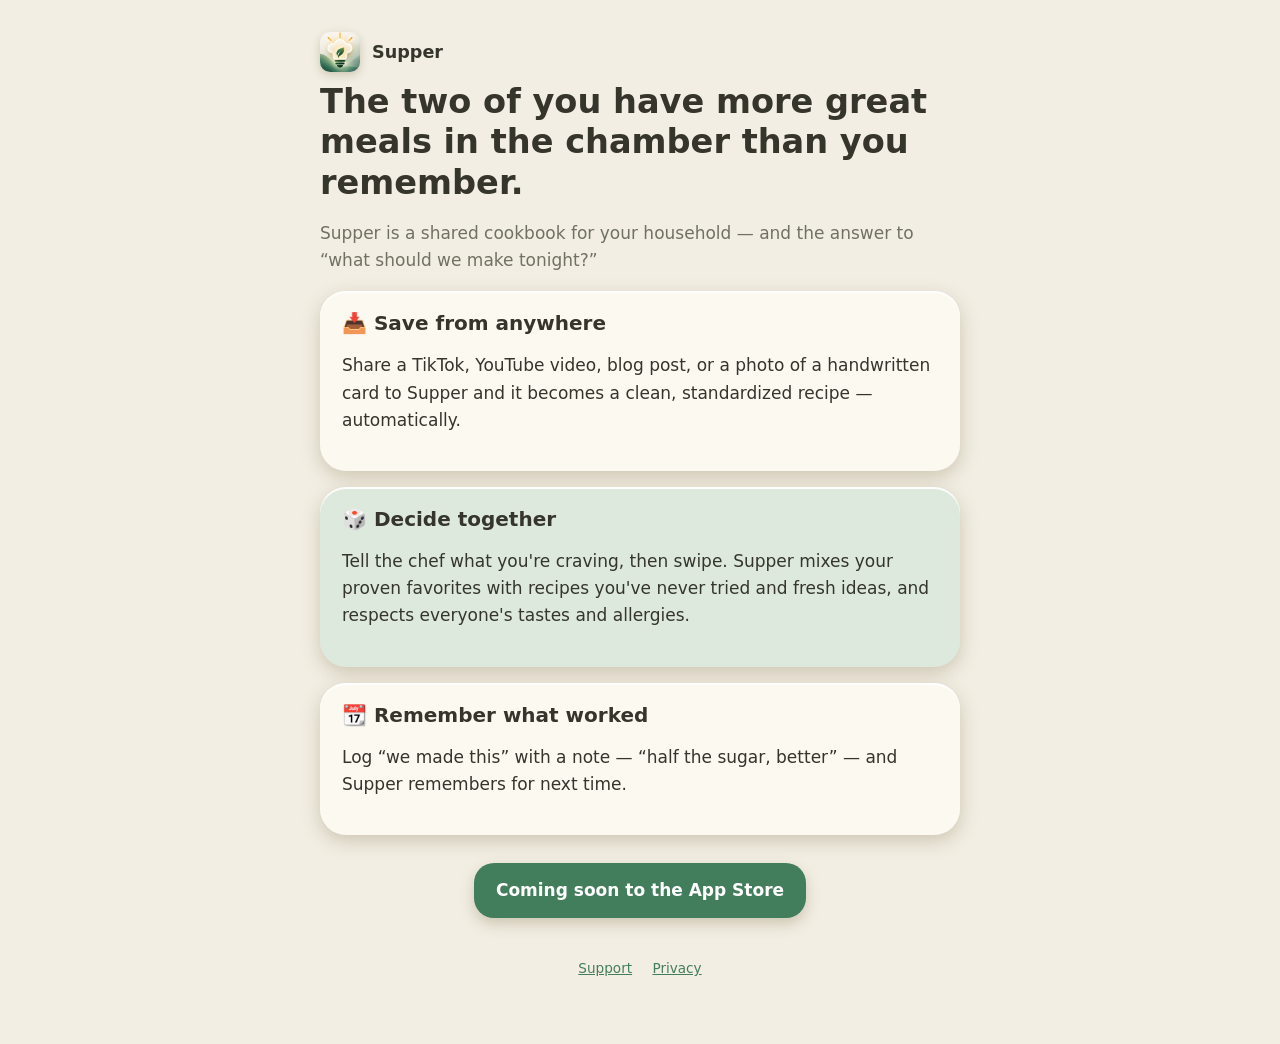
==== index.html @ 760be85d "Supper public site: landing, privacy, support, shared recipe page Co-Authored-By: Claude Opus 5.5 <n" ====
<!doctype html>
<html lang="en">
<head>
<meta charset="utf-8">
<meta name="viewport" content="width=device-width, initial-scale=1">
<title>Supper — your household's cookbook</title>
<meta name="description" content="Save recipes from anywhere, decide what to cook, and remember what you loved. A shared cookbook for your household.">
<link rel="icon" href="icon.png">
<link rel="apple-touch-icon" href="icon.png">
<link rel="stylesheet" href="style.css">
</head>
<body>
<main>
  <a class="brand" href="./"><img src="icon.png" alt="">Supper</a>

  <h1>The two of you have more great meals in the chamber than you remember.</h1>
  <p class="muted">Supper is a shared cookbook for your household — and the answer to “what should we make tonight?”</p>

  <div class="card">
    <h2 style="margin-top:0">📥 Save from anywhere</h2>
    <p>Share a TikTok, YouTube video, blog post, or a photo of a handwritten card to Supper and it becomes a clean, standardized recipe — automatically.</p>
  </div>
  <div class="card mint">
    <h2 style="margin-top:0">🎲 Decide together</h2>
    <p>Tell the chef what you're craving, then swipe. Supper mixes your proven favorites with recipes you've never tried and fresh ideas, and respects everyone's tastes and allergies.</p>
  </div>
  <div class="card">
    <h2 style="margin-top:0">📆 Remember what worked</h2>
    <p>Log “we made this” with a note — “half the sugar, better” — and Supper remembers for next time.</p>
  </div>

  <p style="text-align:center;margin-top:28px"><span class="button">Coming soon to the App Store</span></p>

  <footer>
    <a href="support.html">Support</a>
    <a href="privacy.html">Privacy</a>
  </footer>
</main>
</body>
</html>
---- style.css ----
:root {
  --bg: #f2eee3;
  --surface: #fcf9f1;
  --well: #eae5d8;
  --mint: #dee9dd;
  --green: #437e5c;
  --yellow: #f2c151;
  --coral: #e98a67;
  --text: #35352c;
  --muted: #717163;
  --shadow: rgba(162, 150, 122, 0.45);
  --highlight: rgba(255, 255, 255, 0.9);
}

@media (prefers-color-scheme: dark) {
  :root {
    --bg: #20241e;
    --surface: #32382f;
    --well: #282d26;
    --mint: #374335;
    --green: #5f9c77;
    --text: #ecebe2;
    --muted: #afafa2;
    --shadow: rgba(0, 0, 0, 0.55);
    --highlight: rgba(255, 255, 255, 0.08);
  }
}

* { box-sizing: border-box; }

body {
  margin: 0;
  background: var(--bg);
  color: var(--text);
  font: 17px/1.6 -apple-system, BlinkMacSystemFont, "SF Pro Text", system-ui, sans-serif;
  -webkit-font-smoothing: antialiased;
}

main { max-width: 680px; margin: 0 auto; padding: 32px 20px 64px; }

h1, h2, h3 { font-family: ui-rounded, "SF Pro Rounded", -apple-system, system-ui, sans-serif; line-height: 1.2; }
h1 { font-size: 2.1rem; margin: 0.3em 0; }
h2 { font-size: 1.25rem; margin: 1.6em 0 0.5em; }

a { color: var(--green); }

.card {
  background: var(--surface);
  border-radius: 26px;
  padding: 20px 22px;
  margin: 16px 0;
  box-shadow: 0 6px 18px var(--shadow), inset 0 2px 0 var(--highlight);
}

.mint { background: var(--mint); }

.brand { display: flex; align-items: center; gap: 12px; text-decoration: none; color: inherit; font-weight: 700; font-size: 1.1rem; }
.brand img { width: 40px; height: 40px; border-radius: 10px; box-shadow: 0 3px 8px var(--shadow); }

.chips { display: flex; flex-wrap: wrap; gap: 8px; margin: 12px 0; padding: 0; list-style: none; }
.chip {
  background: var(--well);
  border-radius: 999px;
  padding: 5px 12px;
  font-size: 0.85rem;
  font-weight: 600;
}
.chip.yellow { background: color-mix(in srgb, var(--yellow) 55%, transparent); }

.button {
  display: inline-block;
  background: var(--green);
  color: #fff;
  text-decoration: none;
  font-weight: 700;
  padding: 14px 22px;
  border-radius: 20px;
  box-shadow: 0 6px 14px var(--shadow);
}

.muted { color: var(--muted); }
.small { font-size: 0.85rem; }

.hero-img {
  width: 100%;
  aspect-ratio: 16 / 10;
  object-fit: cover;
  border-radius: 26px;
  box-shadow: 0 8px 20px var(--shadow);
  display: block;
}

.ingredients { list-style: none; padding: 0; margin: 0; }
.ingredients li { padding: 7px 0; border-bottom: 1px solid var(--well); cursor: pointer; }
.ingredients li:last-child { border-bottom: none; }
.ingredients li.done { text-decoration: line-through; color: var(--muted); }
.ingredients li::before { content: "●"; color: var(--green); font-size: 0.6em; margin-right: 10px; vertical-align: middle; }

.steps { counter-reset: step; list-style: none; padding: 0; margin: 0; }
.steps li { counter-increment: step; display: flex; gap: 12px; padding: 8px 0; }
.steps li::before {
  content: counter(step);
  flex: 0 0 28px; height: 28px;
  border-radius: 50%;
  background: var(--green);
  color: #fff;
  font-weight: 700;
  font-size: 0.85rem;
  display: grid; place-items: center;
}

footer { text-align: center; margin-top: 40px; font-size: 0.85rem; color: var(--muted); }
footer a { margin: 0 8px; }
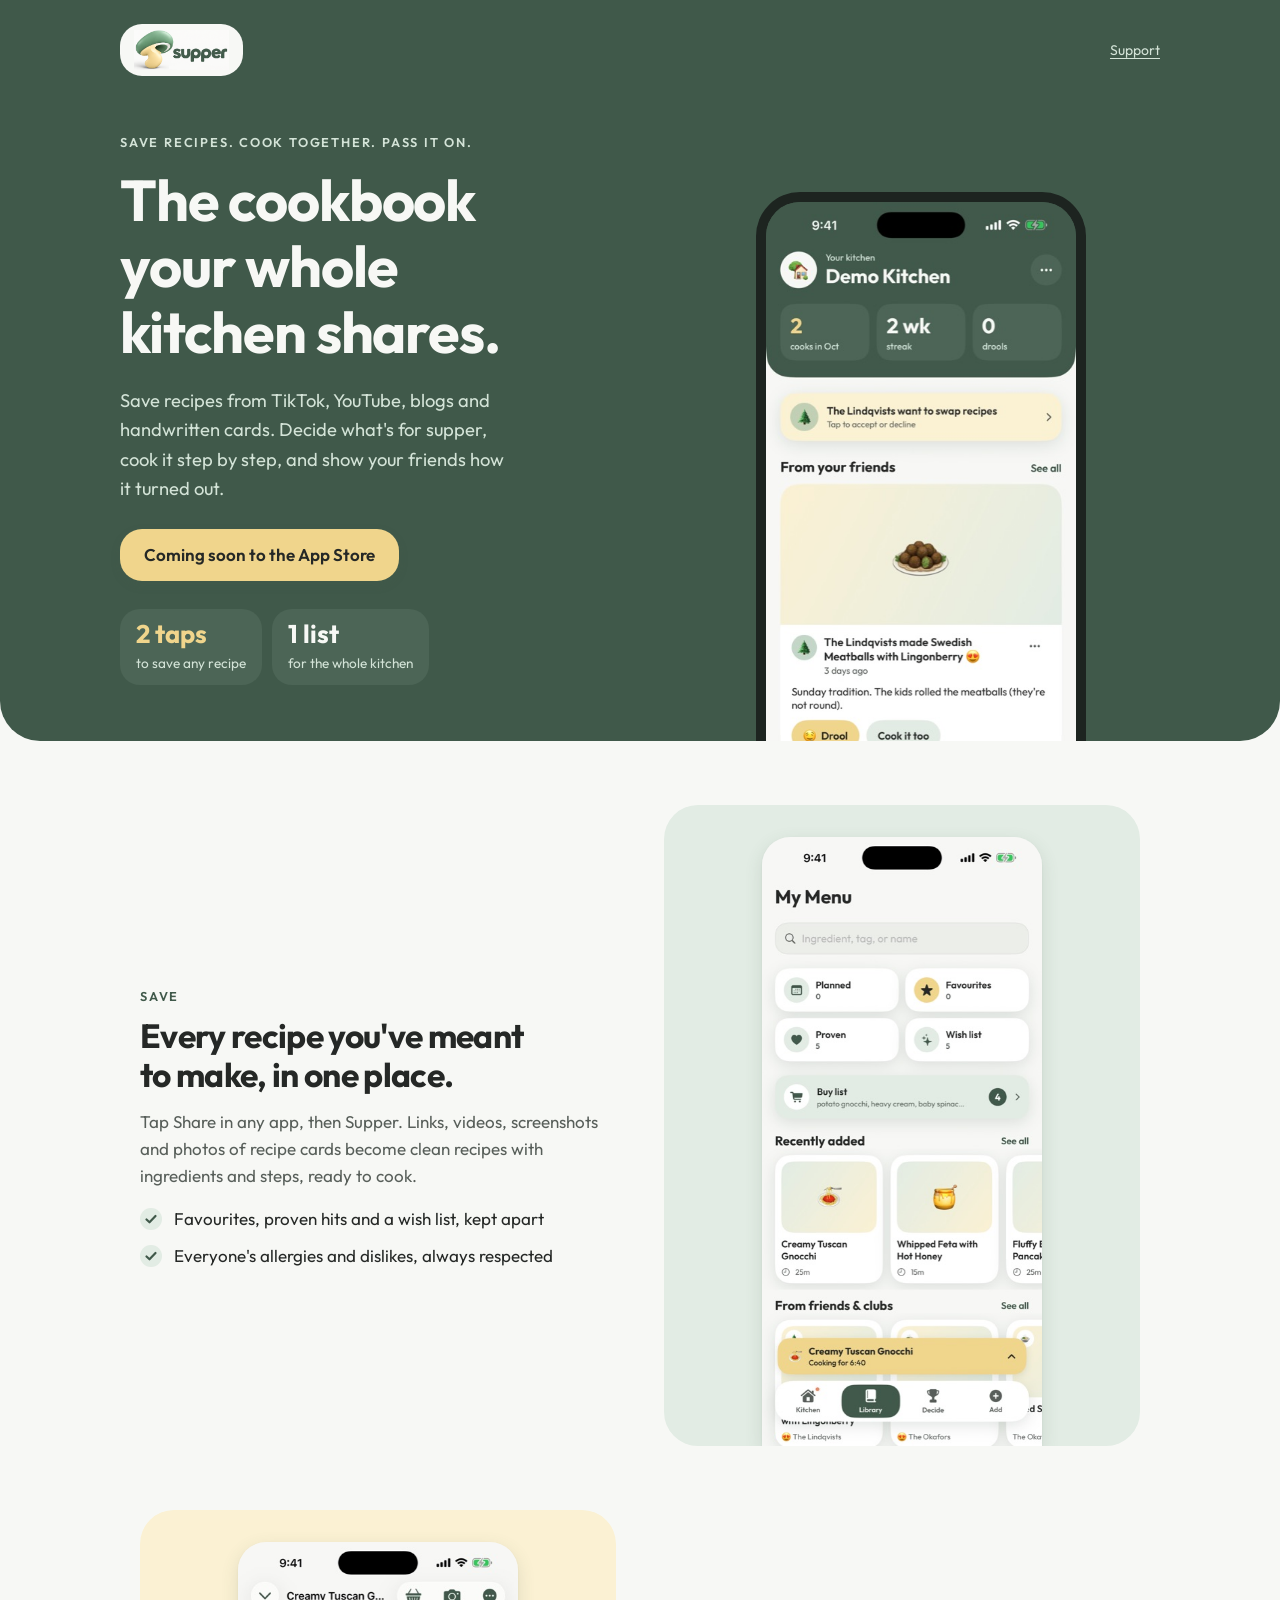
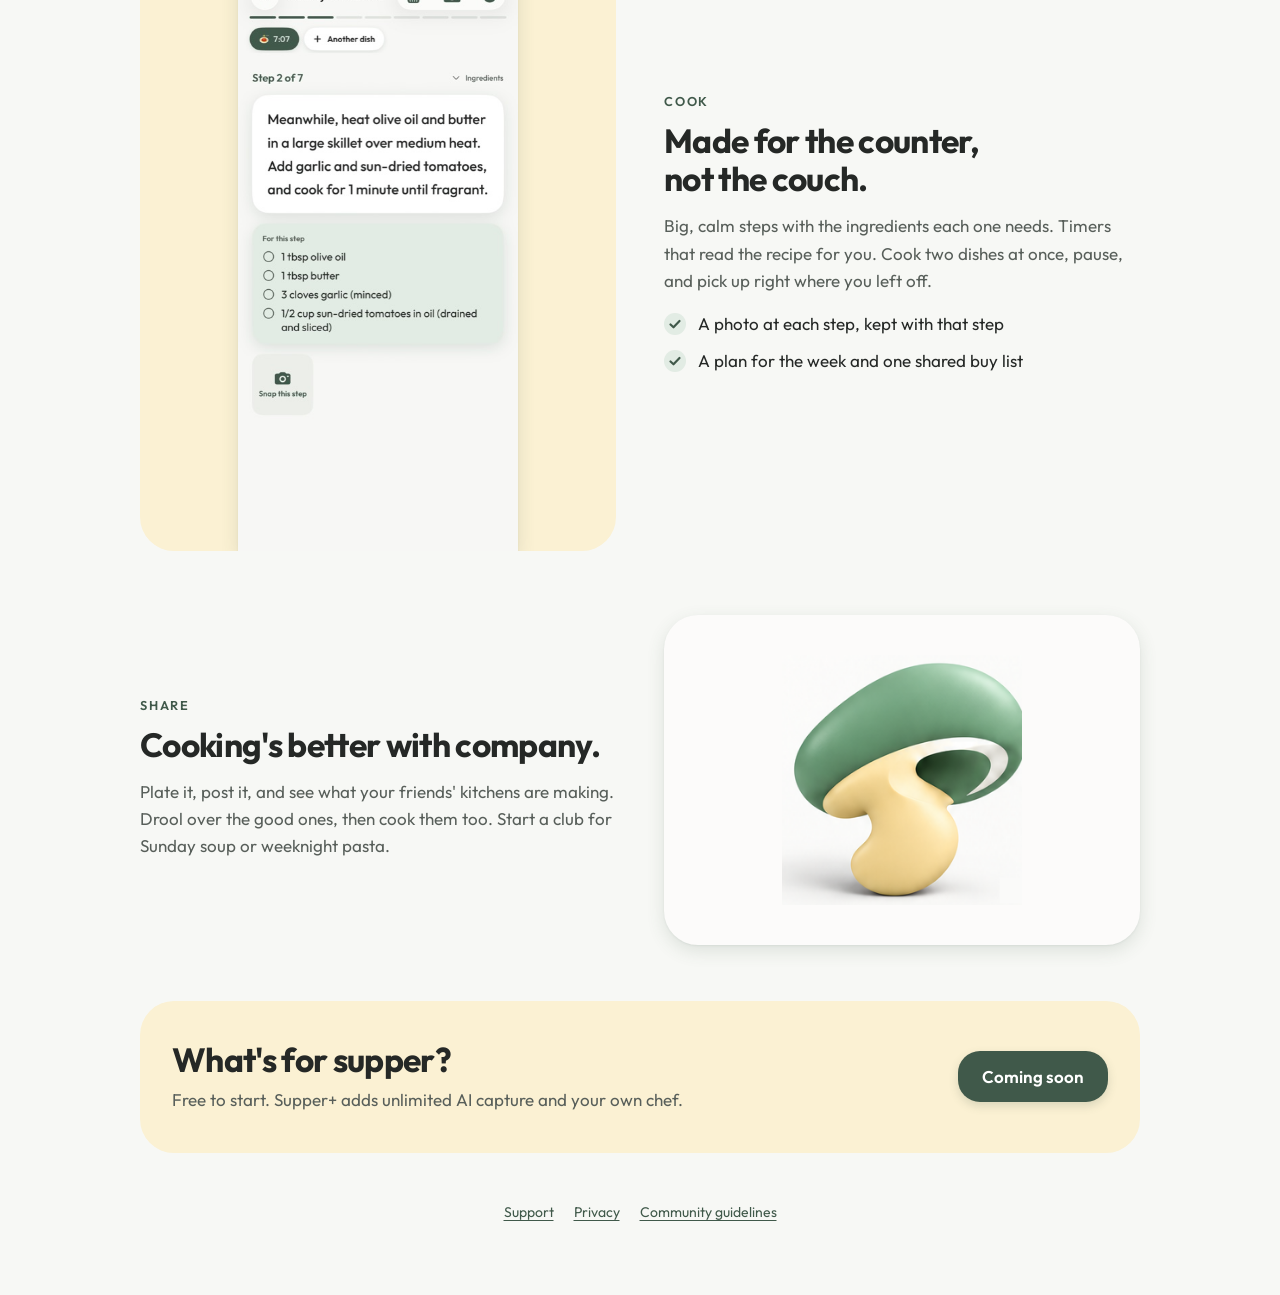
==== commit cfd9af4c: "Rebuild supper.kitchen on the Supper design system Outfit, porcelain + deep-sage band, the real lock" ====
--- a/index.html
+++ b/index.html
@@ -2,38 +2,93 @@
 <html lang="en">
 <head>
 <meta charset="utf-8">
-<meta name="viewport" content="width=device-width, initial-scale=1">
-<title>Supper — your household's cookbook</title>
-<meta name="description" content="Save recipes from anywhere, decide what to cook, and remember what you loved. A shared cookbook for your household.">
+<meta name="viewport" content="width=device-width, initial-scale=1, viewport-fit=cover">
+<title>Supper · The cookbook your kitchen shares</title>
+<meta name="description" content="Save recipes from anywhere, decide what to cook, cook it step by step, and share what you made with friends. A cookbook for your whole kitchen.">
+<meta name="theme-color" content="#40594a">
+<meta property="og:title" content="Supper">
+<meta property="og:description" content="Save recipes. Cook together. Pass it on.">
+<meta property="og:image" content="https://supper.kitchen/img/og.jpg">
 <link rel="icon" href="icon.png">
 <link rel="apple-touch-icon" href="icon.png">
 <link rel="stylesheet" href="style.css">
 </head>
 <body>
-<main>
-  <a class="brand" href="./"><img src="icon.png" alt="">Supper</a>
 
-  <h1>The two of you have more great meals in the chamber than you remember.</h1>
-  <p class="muted">Supper is a shared cookbook for your household — and the answer to “what should we make tonight?”</p>
+<header class="band">
+  <div class="band-inner">
+    <div class="band-top">
+      <a class="brand-pill" href="./" aria-label="Supper home"><img src="img/lockup.png" alt="Supper"></a>
+      <a class="small" href="support.html">Support</a>
+    </div>
+    <div class="band-copy">
+      <p class="eyebrow">Save recipes. Cook together. Pass it on.</p>
+      <h1>The cookbook your whole kitchen shares.</h1>
+      <p class="lede">Save recipes from TikTok, YouTube, blogs and handwritten cards. Decide what's for supper, cook it step by step, and show your friends how it turned out.</p>
+      <div class="actions">
+        <span class="button butter">Coming soon to the App Store</span>
+      </div>
+      <div class="stats" aria-hidden="true">
+        <div class="stat"><b class="hl">2 taps</b><span>to save any recipe</span></div>
+        <div class="stat"><b>1 list</b><span>for the whole kitchen</span></div>
+      </div>
+    </div>
+    <div class="phone"><img src="img/kitchen.jpg" alt="The Supper home screen: your kitchen's name and cooks this month, with friends' cooks below."></div>
+  </div>
+</header>
 
-  <div class="card">
-    <h2 style="margin-top:0">📥 Save from anywhere</h2>
-    <p>Share a TikTok, YouTube video, blog post, or a photo of a handwritten card to Supper and it becomes a clean, standardized recipe — automatically.</p>
+<section class="features">
+  <article class="feature">
+    <div>
+      <span class="label">Save</span>
+      <h2>Every recipe you've meant to make, in one place.</h2>
+      <p>Tap Share in any app, then Supper. Links, videos, screenshots and photos of recipe cards become clean recipes with ingredients and steps, ready to cook.</p>
+      <ul class="ticks">
+        <li>Favourites, proven hits and a wish list, kept apart</li>
+        <li>Everyone's allergies and dislikes, always respected</li>
+      </ul>
+    </div>
+    <div class="feature-media"><img src="img/library.jpg" alt="The library: planned, favourites, proven and wish list, with recently added recipes." loading="lazy"></div>
+  </article>
+
+  <article class="feature flip">
+    <div>
+      <span class="label">Cook</span>
+      <h2>Made for the counter, not the couch.</h2>
+      <p>Big, calm steps with the ingredients each one needs. Timers that read the recipe for you. Cook two dishes at once, pause, and pick up right where you left off.</p>
+      <ul class="ticks">
+        <li>A photo at each step, kept with that step</li>
+        <li>A plan for the week and one shared buy list</li>
+      </ul>
+    </div>
+    <div class="feature-media warm"><img src="img/cook.jpg" alt="Cook mode: a step in large type with the ingredients it uses." loading="lazy"></div>
+  </article>
+
+  <article class="feature">
+    <div>
+      <span class="label">Share</span>
+      <h2>Cooking's better with company.</h2>
+      <p>Plate it, post it, and see what your friends' kitchens are making. Drool over the good ones, then cook them too. Start a club for Sunday soup or weeknight pasta.</p>
+    </div>
+    <div class="feature-media centered"><img src="img/mark.png" alt="" loading="lazy"></div>
+  </article>
+</section>
+
+<section class="closer">
+  <div class="closer-card">
+    <div>
+      <h2>What's for supper?</h2>
+      <p class="muted" style="margin:6px 0 0">Free to start. Supper+ adds unlimited AI capture and your own chef.</p>
+    </div>
+    <span class="button">Coming soon</span>
   </div>
-  <div class="card mint">
-    <h2 style="margin-top:0">🎲 Decide together</h2>
-    <p>Tell the chef what you're craving, then swipe. Supper mixes your proven favorites with recipes you've never tried and fresh ideas, and respects everyone's tastes and allergies.</p>
-  </div>
-  <div class="card">
-    <h2 style="margin-top:0">📆 Remember what worked</h2>
-    <p>Log “we made this” with a note — “half the sugar, better” — and Supper remembers for next time.</p>
-  </div>
+</section>
 
-  <p style="text-align:center;margin-top:28px"><span class="button">Coming soon to the App Store</span></p>
-
+<main style="padding-top:0">
   <footer>
     <a href="support.html">Support</a>
     <a href="privacy.html">Privacy</a>
+    <a href="guidelines.html">Community guidelines</a>
   </footer>
 </main>
 </body>
--- a/style.css
+++ b/style.css
@@ -1,113 +1,192 @@
+/* Supper — supper.kitchen. Tokens mirror the Supper design system.
+   Layout: a deep-sage band carries the brand; content sits on porcelain in a 680px column. */
+@import url("https://fonts.googleapis.com/css2?family=Outfit:wght@400;500;600;700&display=swap");
+
 :root {
-  --bg: #f2eee3;
-  --surface: #fcf9f1;
-  --well: #eae5d8;
-  --mint: #dee9dd;
-  --green: #437e5c;
-  --yellow: #f2c151;
-  --coral: #e98a67;
-  --text: #35352c;
-  --muted: #717163;
-  --shadow: rgba(162, 150, 122, 0.45);
-  --highlight: rgba(255, 255, 255, 0.9);
-}
+  color-scheme: light;
+  --sage: #91b59b;
+  --butter: #f0d58c;
+  --deep-sage: #40594a;
+  --porcelain: #f7f8f5;
+  --charcoal: #252826;
 
-@media (prefers-color-scheme: dark) {
-  :root {
-    --bg: #20241e;
-    --surface: #32382f;
-    --well: #282d26;
-    --mint: #374335;
-    --green: #5f9c77;
-    --text: #ecebe2;
-    --muted: #afafa2;
-    --shadow: rgba(0, 0, 0, 0.55);
-    --highlight: rgba(255, 255, 255, 0.08);
-  }
+  --surface: #f7f8f5;
+  --raised: #ffffff;
+  --well: #eceeea;
+  --tint-sage: #e2ece4;
+  --tint-butter: #fbf1d3;
+  --ink: #252826;
+  --ink-muted: #585f5a;
+  --brand-text: #40594a;
+  --band-tile: #4c6556;
+  --on-band-muted: #d3e3d7;
+  --line: #dfe3dd;
+  --shadow: 0 6px 18px rgba(64, 89, 74, 0.14), 0 1px 2px rgba(64, 89, 74, 0.08);
+
+  --font: "Outfit", "SF Pro Rounded", ui-rounded, system-ui, sans-serif;
+  --gutter: max(20px, env(safe-area-inset-left, 0px));
 }
 
 * { box-sizing: border-box; }
 
 body {
   margin: 0;
-  background: var(--bg);
-  color: var(--text);
-  font: 17px/1.6 -apple-system, BlinkMacSystemFont, "SF Pro Text", system-ui, sans-serif;
+  background: var(--surface);
+  color: var(--ink);
+  font: 400 17px/1.6 var(--font);
   -webkit-font-smoothing: antialiased;
 }
 
-main { max-width: 680px; margin: 0 auto; padding: 32px 20px 64px; }
+main {
+  max-width: 680px;
+  margin: 0 auto;
+  padding: 28px max(20px, env(safe-area-inset-right, 0px)) 64px var(--gutter);
+}
 
-h1, h2, h3 { font-family: ui-rounded, "SF Pro Rounded", -apple-system, system-ui, sans-serif; line-height: 1.2; }
-h1 { font-size: 2.1rem; margin: 0.3em 0; }
-h2 { font-size: 1.25rem; margin: 1.6em 0 0.5em; }
+h1, h2, h3 { font-weight: 700; line-height: 1.15; letter-spacing: -0.01em; text-wrap: balance; }
+h1 { font-size: clamp(2rem, 6vw, 2.6rem); margin: 0.4em 0 0.3em; letter-spacing: -0.02em; }
+h2 { font-size: 1.3rem; margin: 1.6em 0 0.5em; }
+p { margin: 0.6em 0; }
 
-a { color: var(--green); }
+a { color: var(--brand-text); text-underline-offset: 3px; }
+a:focus-visible, .button:focus-visible { outline: 2px solid var(--deep-sage); outline-offset: 3px; border-radius: 8px; }
+
+/* Brand header (the lockup is artwork, never retyped) */
+.brand { display: inline-flex; align-items: center; text-decoration: none; }
+.brand img { height: 46px; width: auto; display: block; mix-blend-mode: multiply; }
 
 .card {
+  background: var(--raised);
+  border-radius: 26px;
+  padding: 22px 24px;
+  margin: 16px 0;
+  box-shadow: var(--shadow);
+}
+.card > :first-child { margin-top: 0; }
+.card > :last-child { margin-bottom: 0; }
+.mint { background: var(--tint-sage); box-shadow: none; }
+.butter { background: var(--tint-butter); box-shadow: none; }
+
+.chips { display: flex; flex-wrap: wrap; gap: 8px; margin: 14px 0; padding: 0; list-style: none; }
+.chip { background: var(--tint-sage); border-radius: 999px; padding: 6px 12px; font-size: 0.85rem; font-weight: 500; }
+.chip.yellow { background: var(--tint-butter); }
+
+.button {
+  display: inline-flex; align-items: center; justify-content: center; gap: 8px;
+  min-height: 48px;
+  background: var(--deep-sage);
+  color: #fff;
+  text-decoration: none;
+  font-weight: 600;
+  padding: 12px 24px;
+  border-radius: 22px;
+  box-shadow: 0 4px 10px rgba(64, 89, 74, 0.18);
+}
+.button.butter { background: var(--butter); color: var(--charcoal); }
+
+.muted { color: var(--ink-muted); }
+.small { font-size: 0.875rem; }
+
+/* Home: the band */
+.band {
+  background: var(--deep-sage);
+  color: var(--porcelain);
+  border-radius: 0 0 40px 40px;
+  padding: 0 max(20px, env(safe-area-inset-right, 0px)) 0 var(--gutter);
+  overflow: hidden;
+}
+.band-inner {
+  max-width: 1040px; margin: 0 auto;
+  display: grid; grid-template-columns: minmax(0, 1.05fr) minmax(0, 0.95fr);
+  gap: 32px; align-items: end;
+  padding-top: max(24px, env(safe-area-inset-top, 0px));
+}
+.band-top { grid-column: 1 / -1; display: flex; align-items: center; justify-content: space-between; gap: 16px; }
+.brand-pill { background: var(--porcelain); border-radius: 22px; padding: 6px 14px; display: inline-flex; }
+.brand-pill img { height: 40px; width: auto; display: block; }
+.band-top a.small { color: var(--on-band-muted); }
+.band-copy { padding: 24px 0 56px; }
+.eyebrow { font-size: 0.8rem; font-weight: 600; letter-spacing: 0.14em; text-transform: uppercase; color: var(--on-band-muted); margin: 0; text-wrap: balance; }
+.band-copy h1 { color: var(--porcelain); font-size: clamp(2.4rem, 6.4vw, 3.6rem); margin: 0.25em 0 0.35em; }
+.band-copy p.lede { color: var(--on-band-muted); font-size: 1.15rem; max-width: 32ch; }
+.band-copy .actions { display: flex; flex-wrap: wrap; gap: 12px; margin-top: 26px; }
+.stats { display: flex; gap: 10px; margin-top: 28px; flex-wrap: wrap; }
+.stat { background: var(--band-tile); border-radius: 20px; padding: 10px 16px; min-width: 130px; }
+.stat b { display: block; font-size: 1.6rem; line-height: 1.15; font-weight: 700; color: var(--porcelain); }
+.stat b.hl { color: var(--butter); }
+.stat span { font-size: 0.85rem; color: var(--on-band-muted); }
+
+.phone {
+  width: 100%; max-width: 330px; margin: 0 auto -1px;
+  border-radius: 44px 44px 0 0; overflow: hidden;
+  border: 10px solid #1d2420; border-bottom: 0;
   background: var(--surface);
-  border-radius: 26px;
-  padding: 20px 22px;
-  margin: 16px 0;
-  box-shadow: 0 6px 18px var(--shadow), inset 0 2px 0 var(--highlight);
+  aspect-ratio: 9 / 15;
+}
+.phone img { width: 100%; display: block; }
+
+/* Home: features */
+.features { max-width: 1040px; margin: 0 auto; padding: 64px max(20px, env(safe-area-inset-right, 0px)) 24px var(--gutter); display: grid; gap: 64px; }
+.feature { display: grid; grid-template-columns: minmax(0, 1fr) minmax(0, 1fr); gap: 48px; align-items: center; }
+.feature.flip .feature-media { order: -1; }
+.feature h2 { font-size: clamp(1.6rem, 4vw, 2.1rem); margin: 0.25em 0 0.4em; letter-spacing: -0.02em; }
+.feature p { color: var(--ink-muted); max-width: 46ch; }
+.feature-media { background: var(--tint-sage); border-radius: 34px; padding: 32px 32px 0; display: flex; justify-content: center; overflow: hidden; }
+.feature-media.warm { background: var(--tint-butter); }
+.feature-media.centered { padding: 40px; align-items: center; }
+.feature-media img { width: 100%; max-width: 280px; display: block; border-radius: 28px 28px 0 0; box-shadow: var(--shadow); }
+.feature-media.centered { background: #fcfbfa; box-shadow: var(--shadow); }
+.feature-media.centered img { max-width: 240px; border-radius: 0; box-shadow: none; }
+.label { display: inline-block; font-size: 0.8rem; font-weight: 600; letter-spacing: 0.14em; text-transform: uppercase; color: var(--brand-text); }
+ul.ticks { list-style: none; padding: 0; margin: 16px 0 0; display: grid; gap: 10px; }
+ul.ticks li { display: flex; gap: 12px; color: var(--ink); }
+ul.ticks li::before { content: ""; flex: 0 0 22px; height: 22px; margin-top: 3px; border-radius: 50%; background: var(--tint-sage) url("data:image/svg+xml,%3Csvg xmlns='http://www.w3.org/2000/svg' viewBox='0 0 22 22'%3E%3Cpath d='M6.5 11.5l3 2.8 6-6.3' fill='none' stroke='%2340594a' stroke-width='2.2' stroke-linecap='round' stroke-linejoin='round'/%3E%3C/svg%3E") center/22px no-repeat; }
+
+.closer { max-width: 1040px; margin: 32px auto 0; padding: 0 max(20px, env(safe-area-inset-right, 0px)) 0 var(--gutter); }
+.closer-card { background: var(--tint-butter); border-radius: 34px; padding: 40px 32px; display: flex; flex-wrap: wrap; align-items: center; justify-content: space-between; gap: 20px; }
+.closer-card h2 { margin: 0; font-size: clamp(1.6rem, 4vw, 2.1rem); letter-spacing: -0.02em; }
+
+@media (max-width: 760px) {
+  .band-inner { grid-template-columns: minmax(0, 1fr); gap: 8px; }
+  .band-copy { padding-bottom: 24px; }
+  .phone { max-width: 280px; }
+  .feature, .feature.flip { grid-template-columns: minmax(0, 1fr); gap: 24px; }
+  .feature.flip .feature-media { order: 0; }
+  .features { gap: 48px; padding-top: 48px; }
 }
 
-.mint { background: var(--mint); }
-
-.brand { display: flex; align-items: center; gap: 12px; text-decoration: none; color: inherit; font-weight: 700; font-size: 1.1rem; }
-.brand img { width: 40px; height: 40px; border-radius: 10px; box-shadow: 0 3px 8px var(--shadow); }
-
-.chips { display: flex; flex-wrap: wrap; gap: 8px; margin: 12px 0; padding: 0; list-style: none; }
-.chip {
-  background: var(--well);
-  border-radius: 999px;
-  padding: 5px 12px;
-  font-size: 0.85rem;
-  font-weight: 600;
-}
-.chip.yellow { background: color-mix(in srgb, var(--yellow) 55%, transparent); }
-
-.button {
-  display: inline-block;
-  background: var(--green);
-  color: #fff;
-  text-decoration: none;
-  font-weight: 700;
-  padding: 14px 22px;
-  border-radius: 20px;
-  box-shadow: 0 6px 14px var(--shadow);
-}
-
-.muted { color: var(--muted); }
-.small { font-size: 0.85rem; }
-
+/* Shared recipe page */
 .hero-img {
   width: 100%;
   aspect-ratio: 16 / 10;
   object-fit: cover;
-  border-radius: 26px;
-  box-shadow: 0 8px 20px var(--shadow);
+  border-radius: 28px;
+  box-shadow: var(--shadow);
   display: block;
+  background: var(--tint-sage);
 }
 
 .ingredients { list-style: none; padding: 0; margin: 0; }
-.ingredients li { padding: 7px 0; border-bottom: 1px solid var(--well); cursor: pointer; }
+.ingredients li { padding: 9px 0; border-bottom: 1px solid var(--line); cursor: pointer; display: flex; gap: 12px; }
 .ingredients li:last-child { border-bottom: none; }
-.ingredients li.done { text-decoration: line-through; color: var(--muted); }
-.ingredients li::before { content: "●"; color: var(--green); font-size: 0.6em; margin-right: 10px; vertical-align: middle; }
+.ingredients li::before { content: ""; flex: 0 0 18px; height: 18px; margin-top: 5px; border-radius: 50%; border: 2px solid #848e87; box-sizing: border-box; }
+.ingredients li.done { color: var(--ink-muted); text-decoration: line-through; }
+.ingredients li.done::before { background: var(--deep-sage); border-color: var(--deep-sage); }
 
 .steps { counter-reset: step; list-style: none; padding: 0; margin: 0; }
-.steps li { counter-increment: step; display: flex; gap: 12px; padding: 8px 0; }
+.steps li { counter-increment: step; display: flex; gap: 14px; padding: 10px 0; }
 .steps li::before {
   content: counter(step);
-  flex: 0 0 28px; height: 28px;
+  flex: 0 0 30px; height: 30px;
   border-radius: 50%;
-  background: var(--green);
+  background: var(--deep-sage);
   color: #fff;
-  font-weight: 700;
-  font-size: 0.85rem;
+  font-weight: 600;
+  font-size: 0.9rem;
   display: grid; place-items: center;
 }
+.steps li > span { min-width: 0; }
+.step-shots { display: flex; gap: 8px; margin-top: 10px; overflow-x: auto; }
+.step-shots img { width: 120px; height: 120px; object-fit: cover; border-radius: 16px; flex: 0 0 auto; }
 
-footer { text-align: center; margin-top: 40px; font-size: 0.85rem; color: var(--muted); }
-footer a { margin: 0 8px; }
+footer { text-align: center; margin: 48px 0 8px; font-size: 0.875rem; color: var(--ink-muted); display: flex; justify-content: center; gap: 20px; flex-wrap: wrap; }
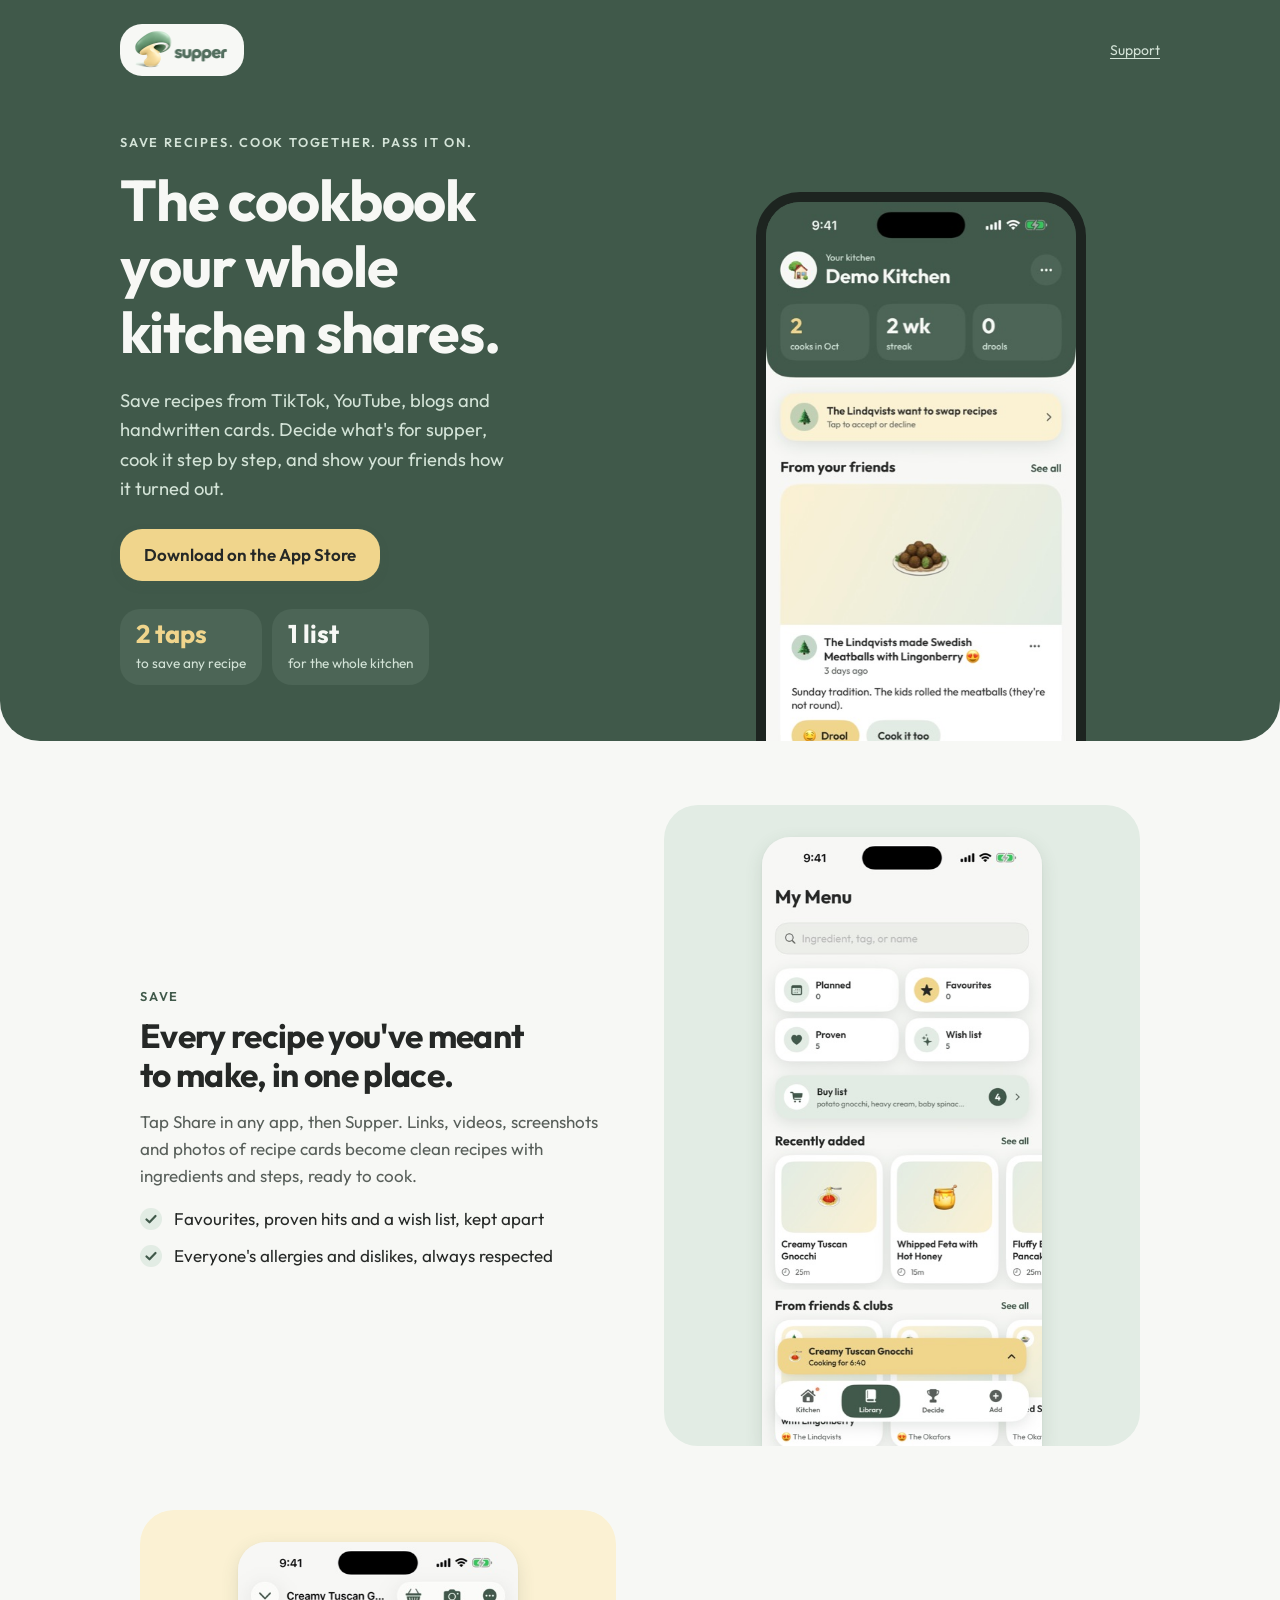
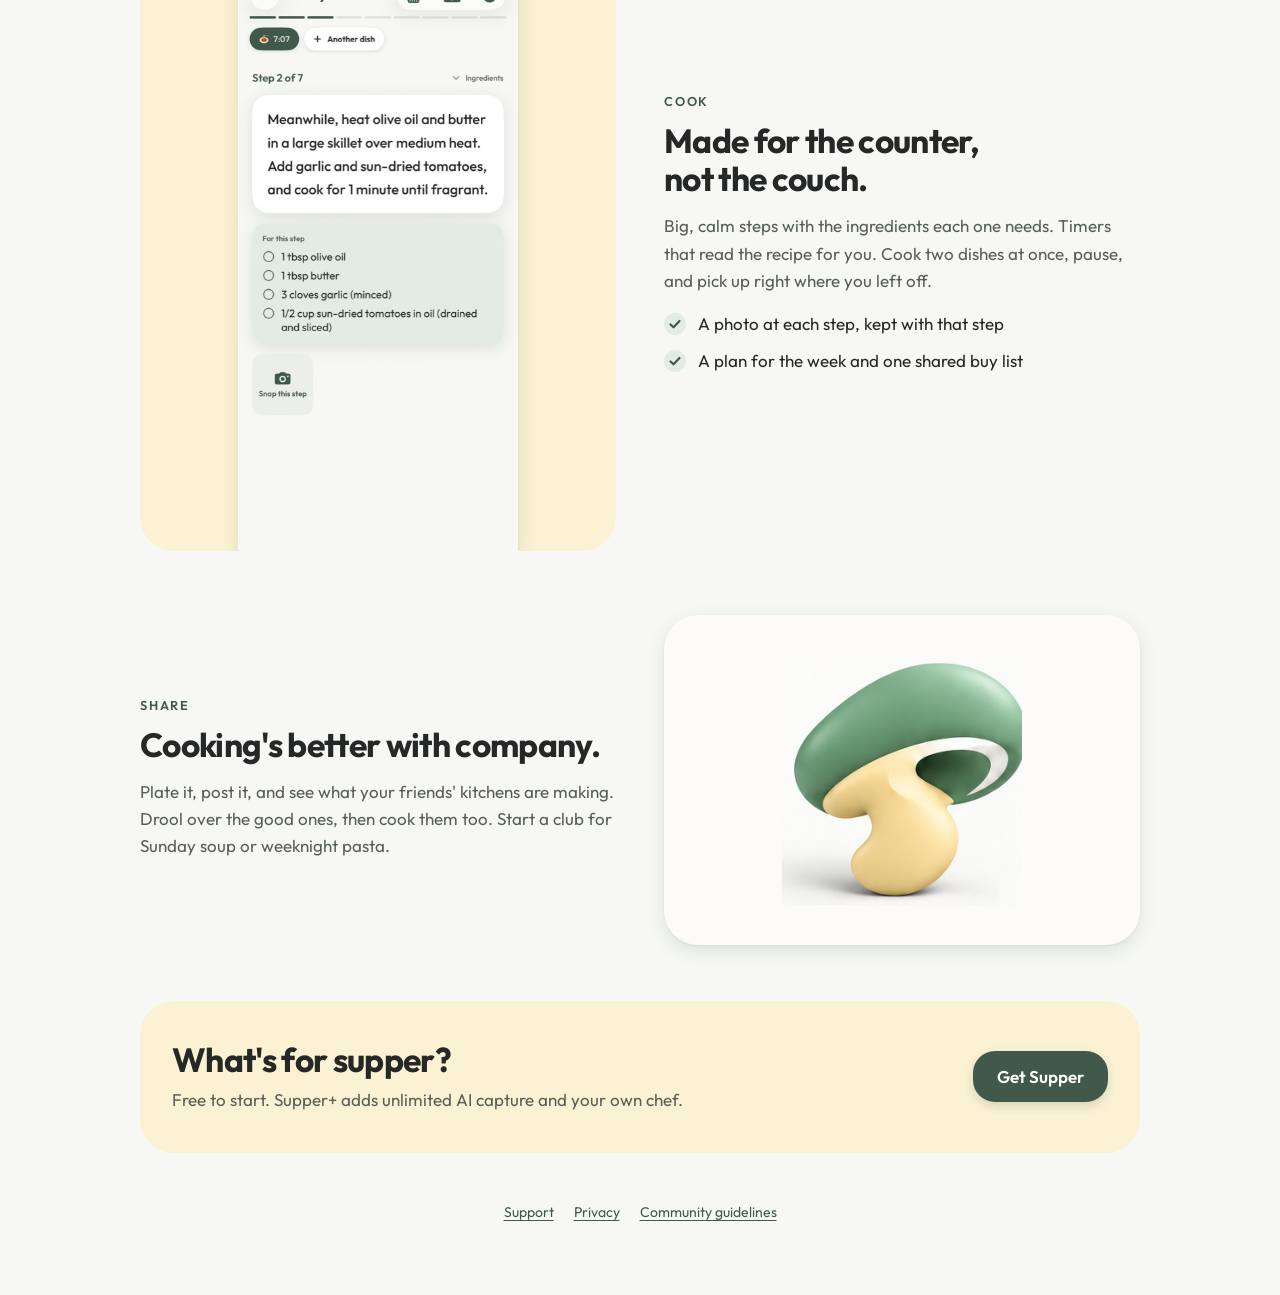
==== commit 5a824c9d: "Supper is on the App Store: download buttons on the home and invite pages Co-Authored-By: Claude Opu" ====
--- a/index.html
+++ b/index.html
@@ -26,7 +26,7 @@
       <h1>The cookbook your whole kitchen shares.</h1>
       <p class="lede">Save recipes from TikTok, YouTube, blogs and handwritten cards. Decide what's for supper, cook it step by step, and show your friends how it turned out.</p>
       <div class="actions">
-        <span class="button butter">Coming soon to the App Store</span>
+        <a class="button butter" href="https://apps.apple.com/app/id6816601528">Download on the App Store</a>
       </div>
       <div class="stats" aria-hidden="true">
         <div class="stat"><b class="hl">2 taps</b><span>to save any recipe</span></div>
@@ -80,7 +80,7 @@
       <h2>What's for supper?</h2>
       <p class="muted" style="margin:6px 0 0">Free to start. Supper+ adds unlimited AI capture and your own chef.</p>
     </div>
-    <span class="button">Coming soon</span>
+    <a class="button" href="https://apps.apple.com/app/id6816601528">Get Supper</a>
   </div>
 </section>
 
--- a/style.css
+++ b/style.css
@@ -53,7 +53,7 @@
 
 /* Brand header (the lockup is artwork, never retyped) */
 .brand { display: inline-flex; align-items: center; text-decoration: none; }
-.brand img { height: 46px; width: auto; display: block; mix-blend-mode: multiply; }
+.brand img { height: 46px; width: auto; display: block; }
 
 .card {
   background: var(--raised);
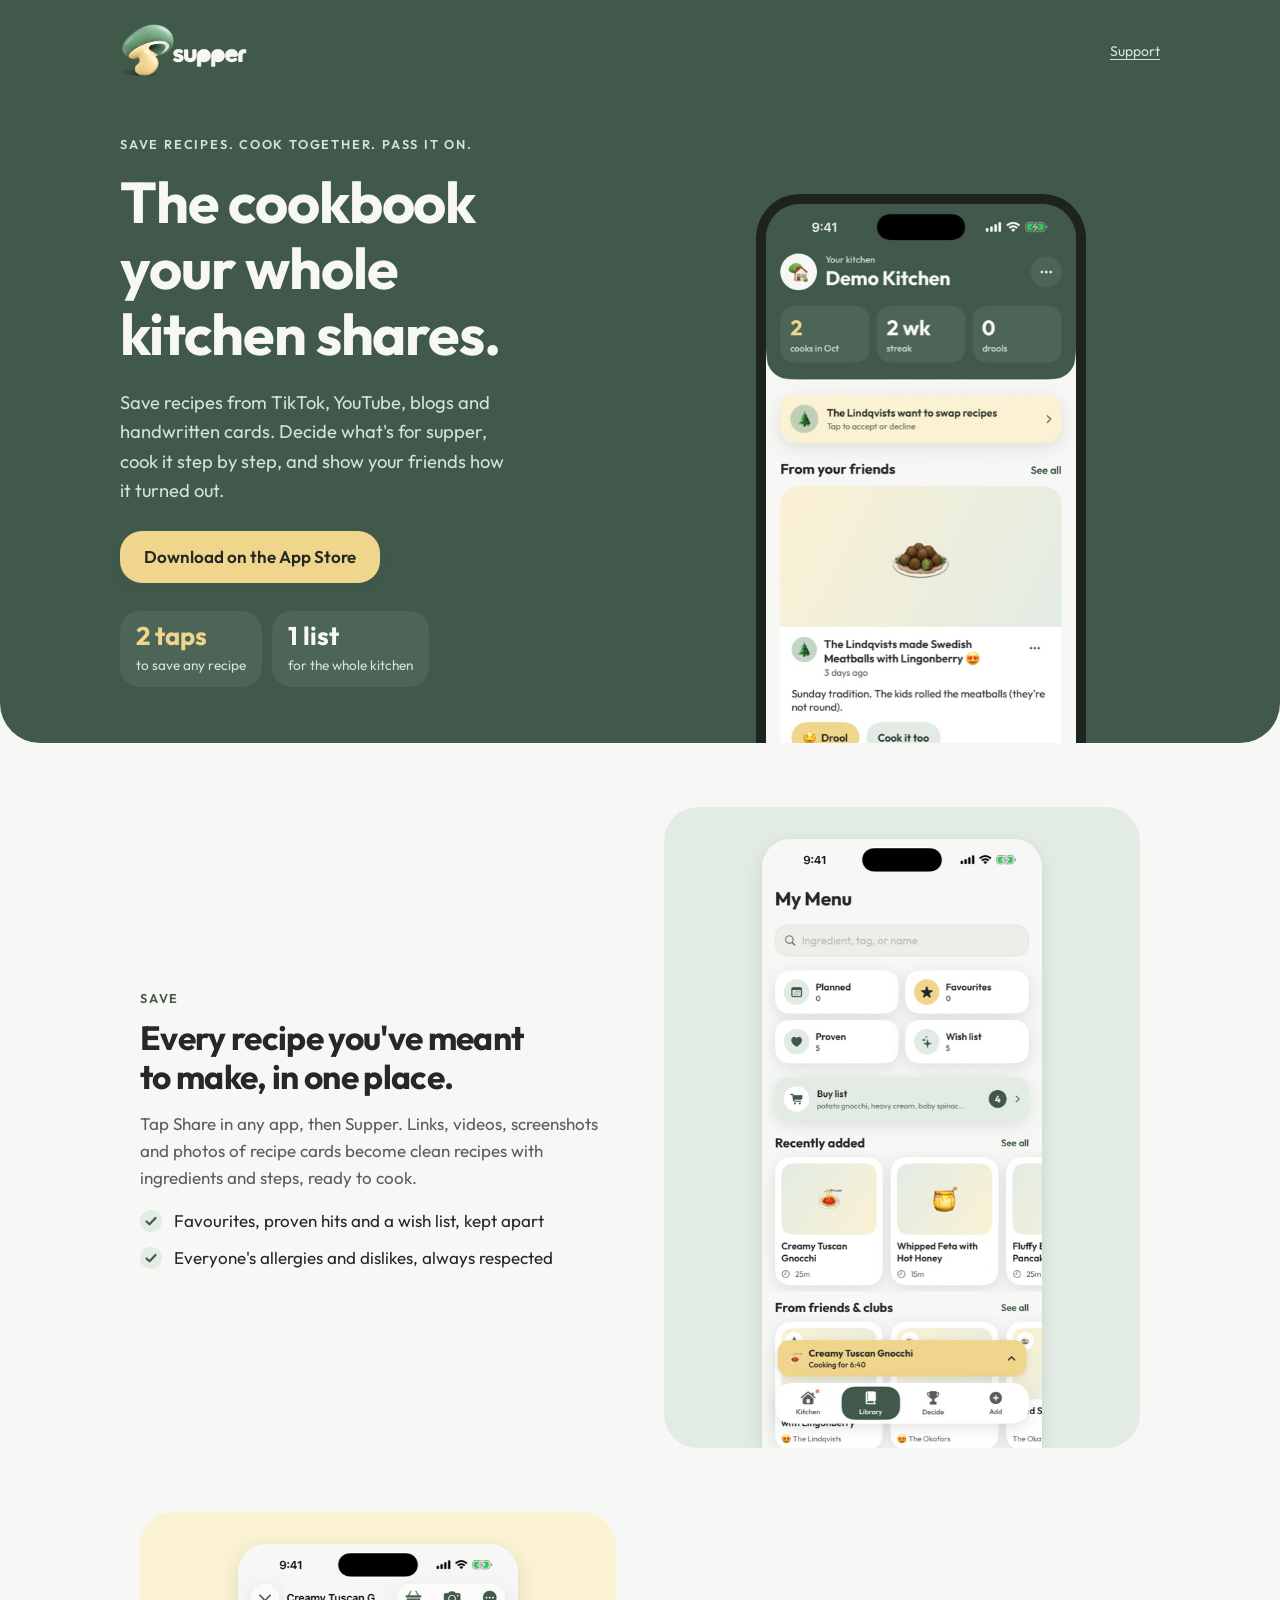
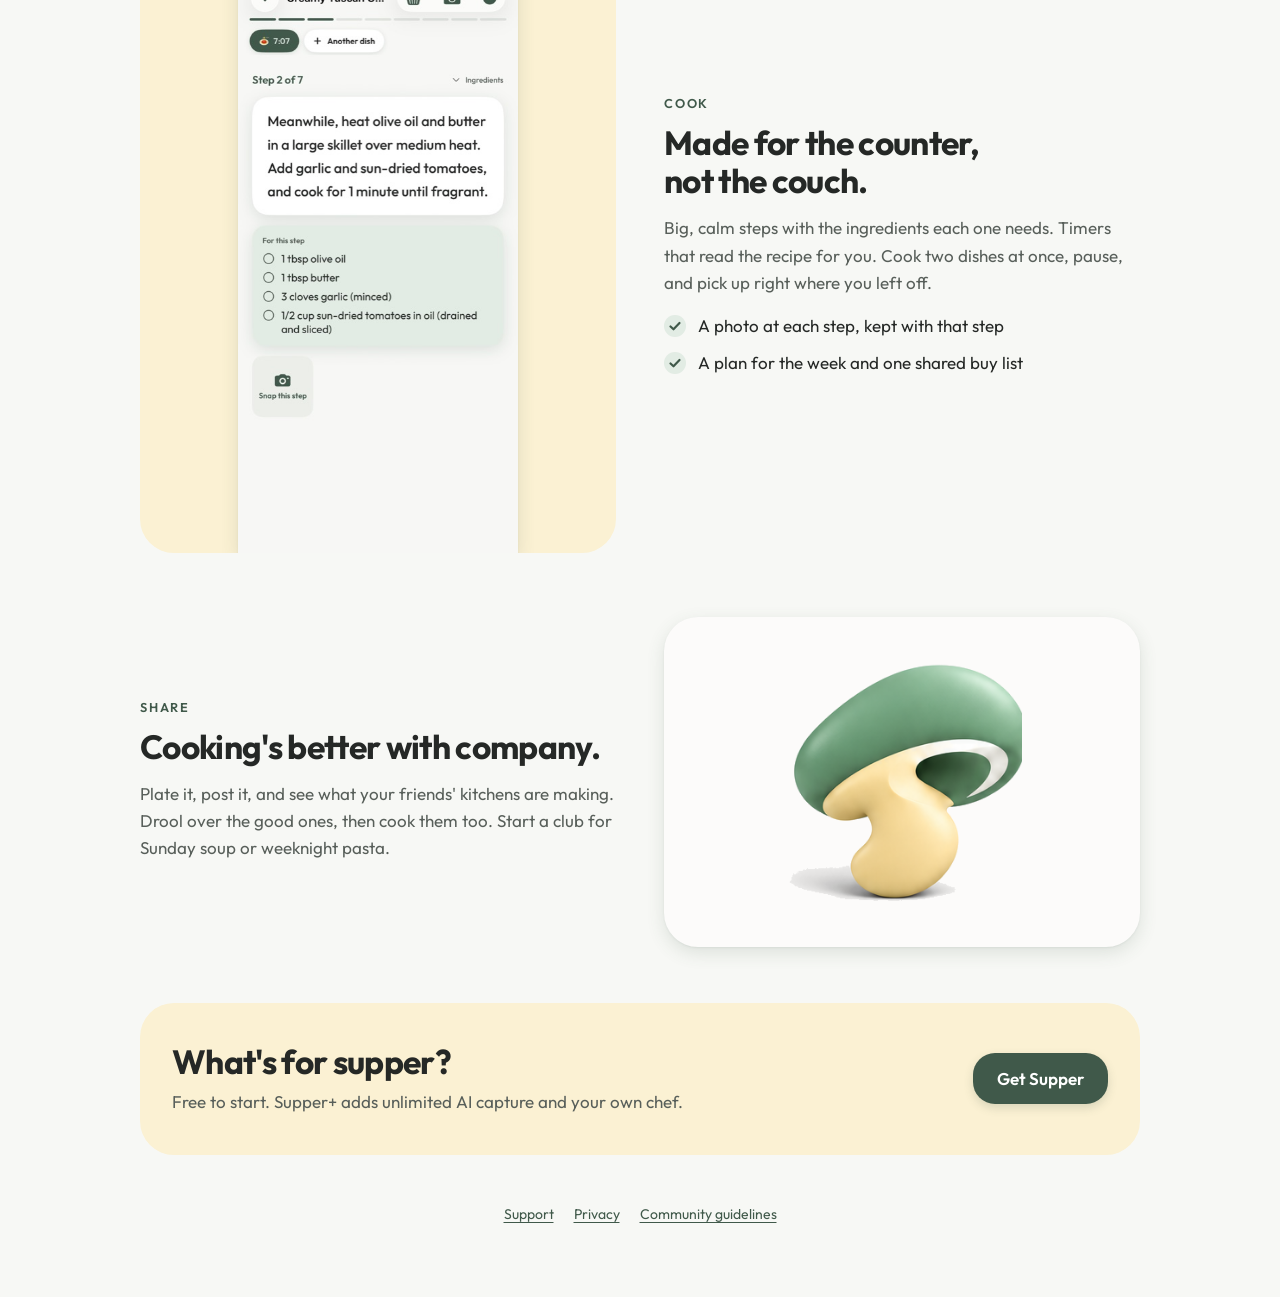
==== commit ad7681cf: "No boxes behind the logo: transparent mushroom in the Share card, light-wordmark lockup straight on " ====
--- a/index.html
+++ b/index.html
@@ -18,7 +18,7 @@
 <header class="band">
   <div class="band-inner">
     <div class="band-top">
-      <a class="brand-pill" href="./" aria-label="Supper home"><img src="img/lockup.png" alt="Supper"></a>
+      <a class="brand" href="./" aria-label="Supper home"><img src="img/lockup-light.png" alt="Supper"></a>
       <a class="small" href="support.html">Support</a>
     </div>
     <div class="band-copy">
--- a/style.css
+++ b/style.css
@@ -102,8 +102,7 @@
   padding-top: max(24px, env(safe-area-inset-top, 0px));
 }
 .band-top { grid-column: 1 / -1; display: flex; align-items: center; justify-content: space-between; gap: 16px; }
-.brand-pill { background: var(--porcelain); border-radius: 22px; padding: 6px 14px; display: inline-flex; }
-.brand-pill img { height: 40px; width: auto; display: block; }
+.band-top .brand img { height: 54px; }
 .band-top a.small { color: var(--on-band-muted); }
 .band-copy { padding: 24px 0 56px; }
 .eyebrow { font-size: 0.8rem; font-weight: 600; letter-spacing: 0.14em; text-transform: uppercase; color: var(--on-band-muted); margin: 0; text-wrap: balance; }
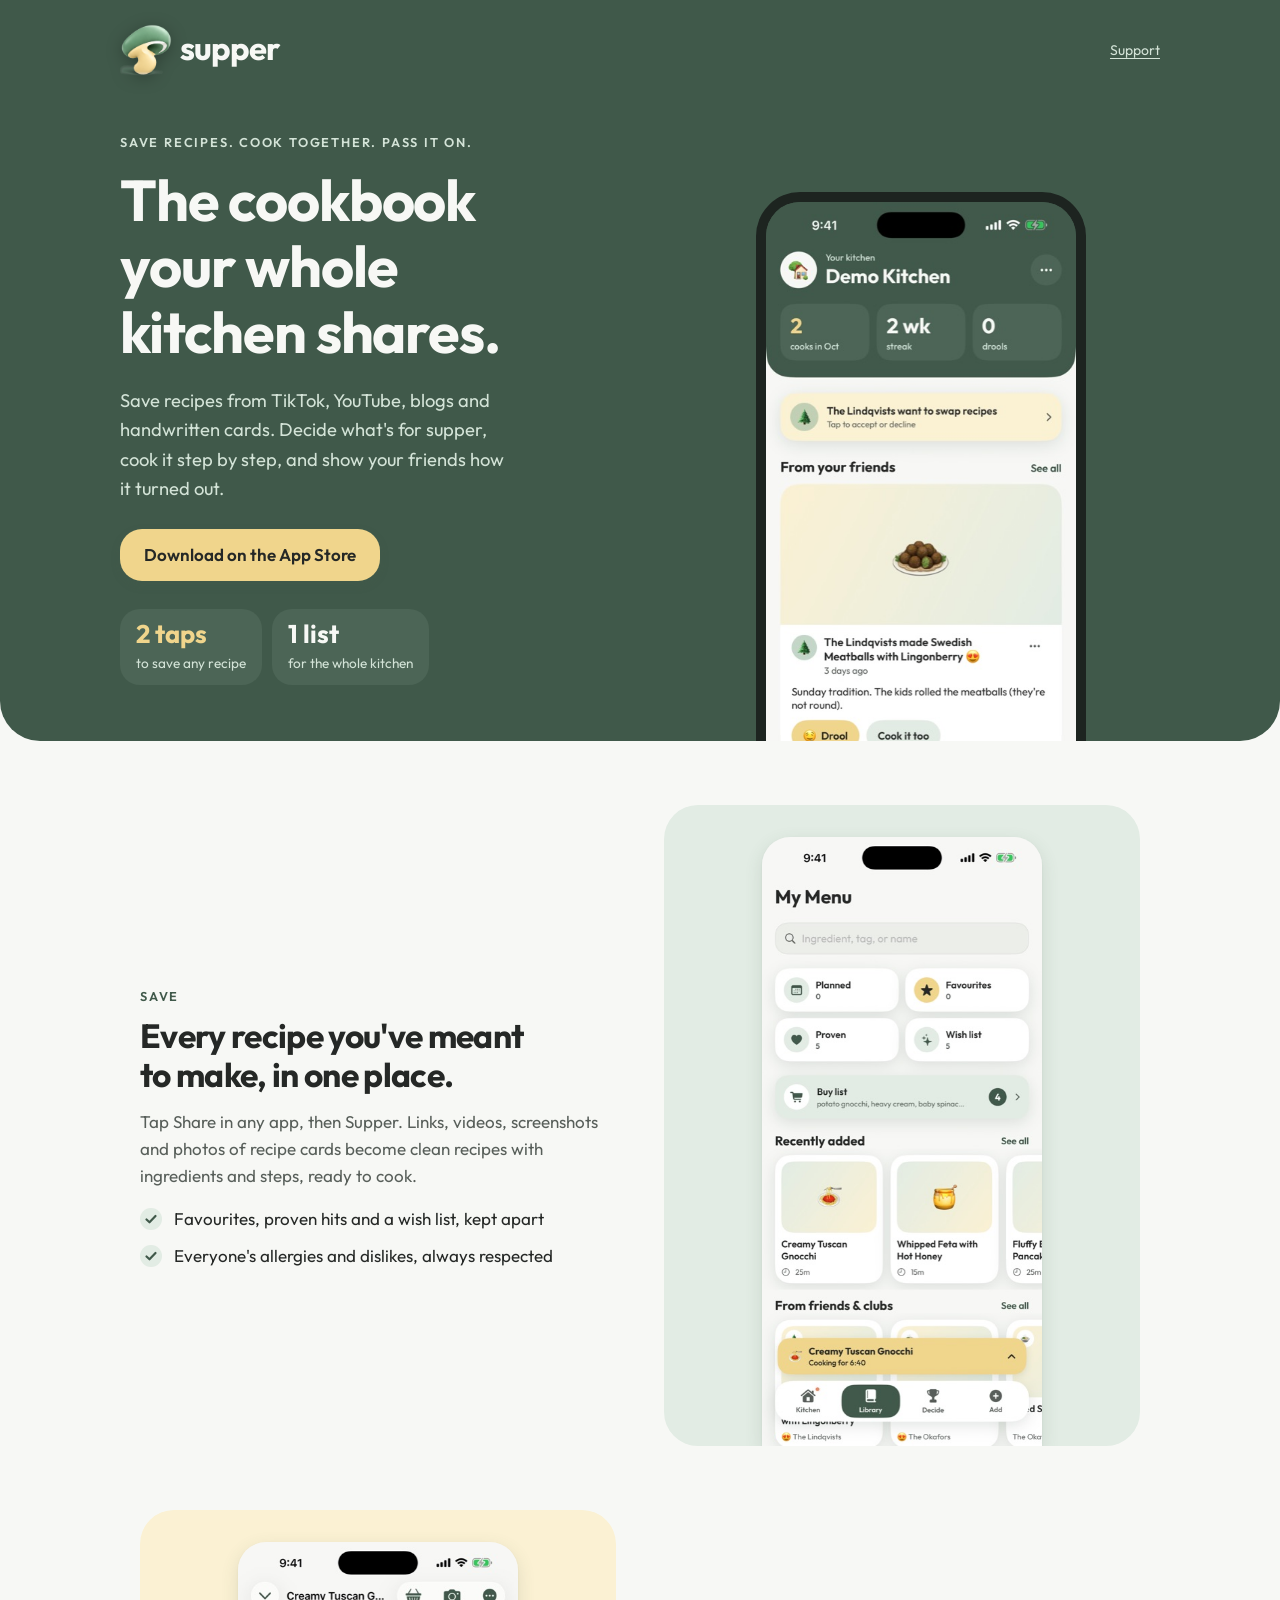
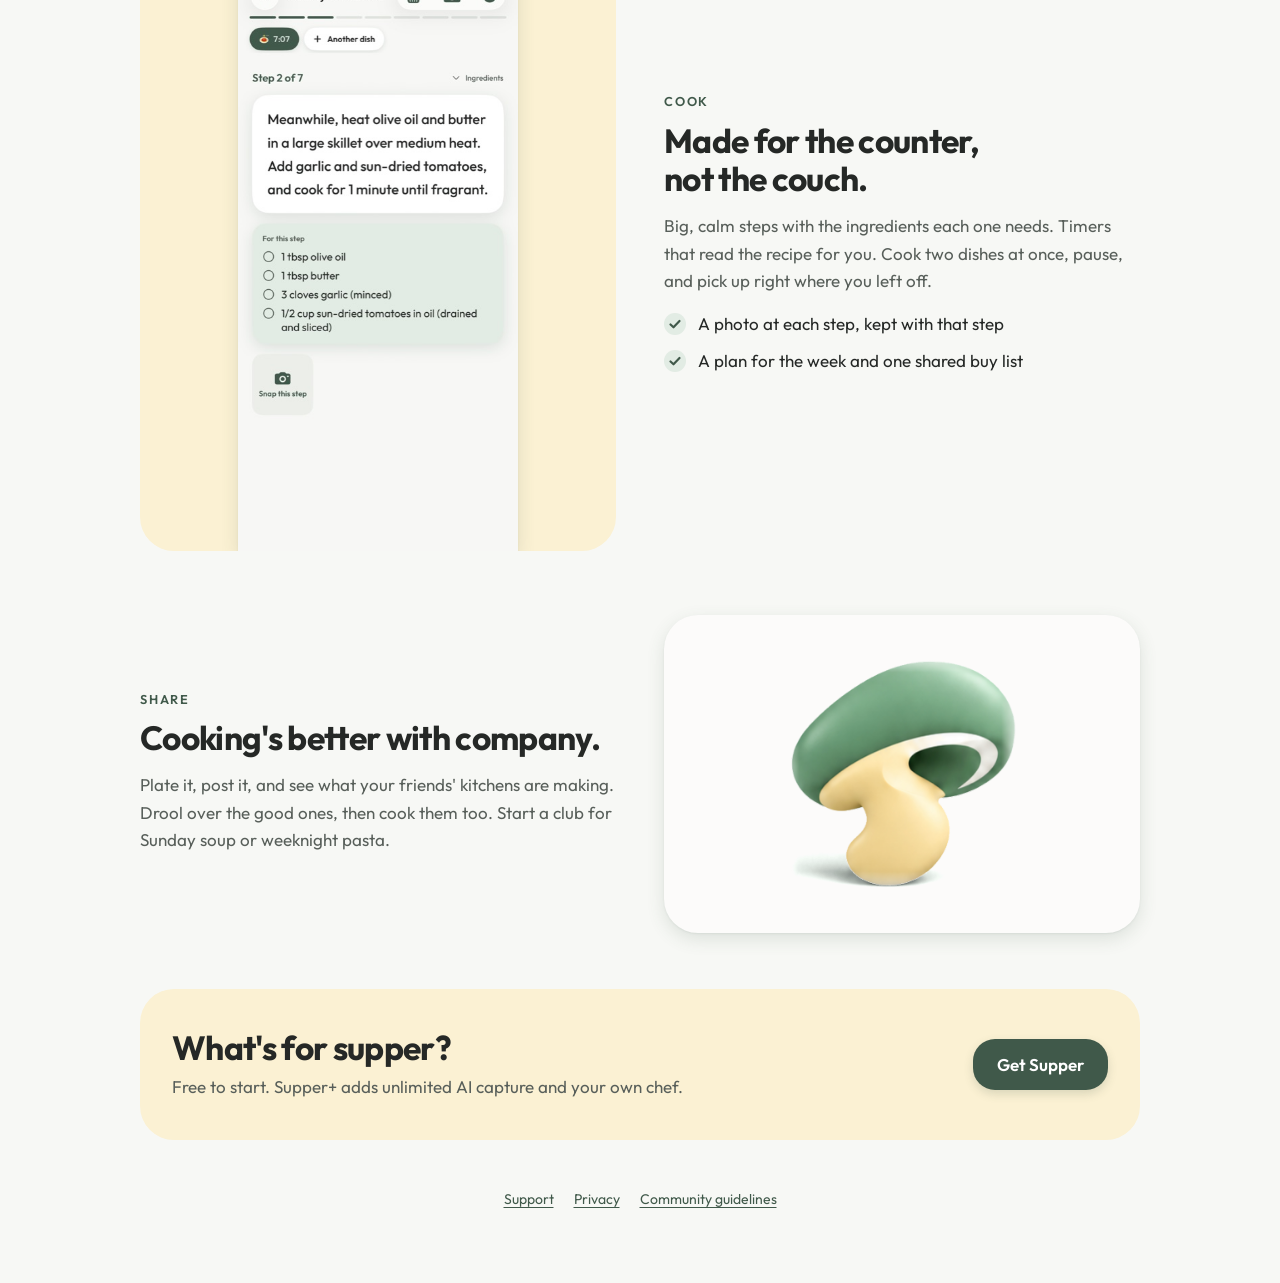
==== commit 452b4adf: "Crisp header logo and the whole mushroom: full 600px mark (the old crop cut off the cap), wordmark a" ====
--- a/index.html
+++ b/index.html
@@ -11,14 +11,14 @@
 <meta property="og:image" content="https://supper.kitchen/img/og.jpg">
 <link rel="icon" href="icon.png">
 <link rel="apple-touch-icon" href="icon.png">
-<link rel="stylesheet" href="style.css">
+<link rel="stylesheet" href="style.css?v=20261107">
 </head>
 <body>
 
 <header class="band">
   <div class="band-inner">
     <div class="band-top">
-      <a class="brand" href="./" aria-label="Supper home"><img src="img/lockup-light.png" alt="Supper"></a>
+      <a class="brand wordmark" href="./" aria-label="Supper home"><img src="img/mushroom.png" alt=""><span>supper</span></a>
       <a class="small" href="support.html">Support</a>
     </div>
     <div class="band-copy">
@@ -70,7 +70,7 @@
       <h2>Cooking's better with company.</h2>
       <p>Plate it, post it, and see what your friends' kitchens are making. Drool over the good ones, then cook them too. Start a club for Sunday soup or weeknight pasta.</p>
     </div>
-    <div class="feature-media centered"><img src="img/mark.png" alt="" loading="lazy"></div>
+    <div class="feature-media centered"><img src="img/mushroom.png" alt="" loading="lazy"></div>
   </article>
 </section>
 
--- a/style.css
+++ b/style.css
@@ -103,6 +103,10 @@
 }
 .band-top { grid-column: 1 / -1; display: flex; align-items: center; justify-content: space-between; gap: 16px; }
 .band-top .brand img { height: 54px; }
+/* Mushroom image + live wordmark: crisp at any size, light on the green band. */
+.brand.wordmark { gap: 8px; }
+.brand.wordmark img { height: 52px; filter: drop-shadow(0 3px 8px rgba(0, 0, 0, 0.28)); }
+.brand.wordmark span { font-weight: 700; font-size: 2.05rem; letter-spacing: -0.035em; line-height: 1; color: var(--porcelain); padding-bottom: 4px; }
 .band-top a.small { color: var(--on-band-muted); }
 .band-copy { padding: 24px 0 56px; }
 .eyebrow { font-size: 0.8rem; font-weight: 600; letter-spacing: 0.14em; text-transform: uppercase; color: var(--on-band-muted); margin: 0; text-wrap: balance; }
